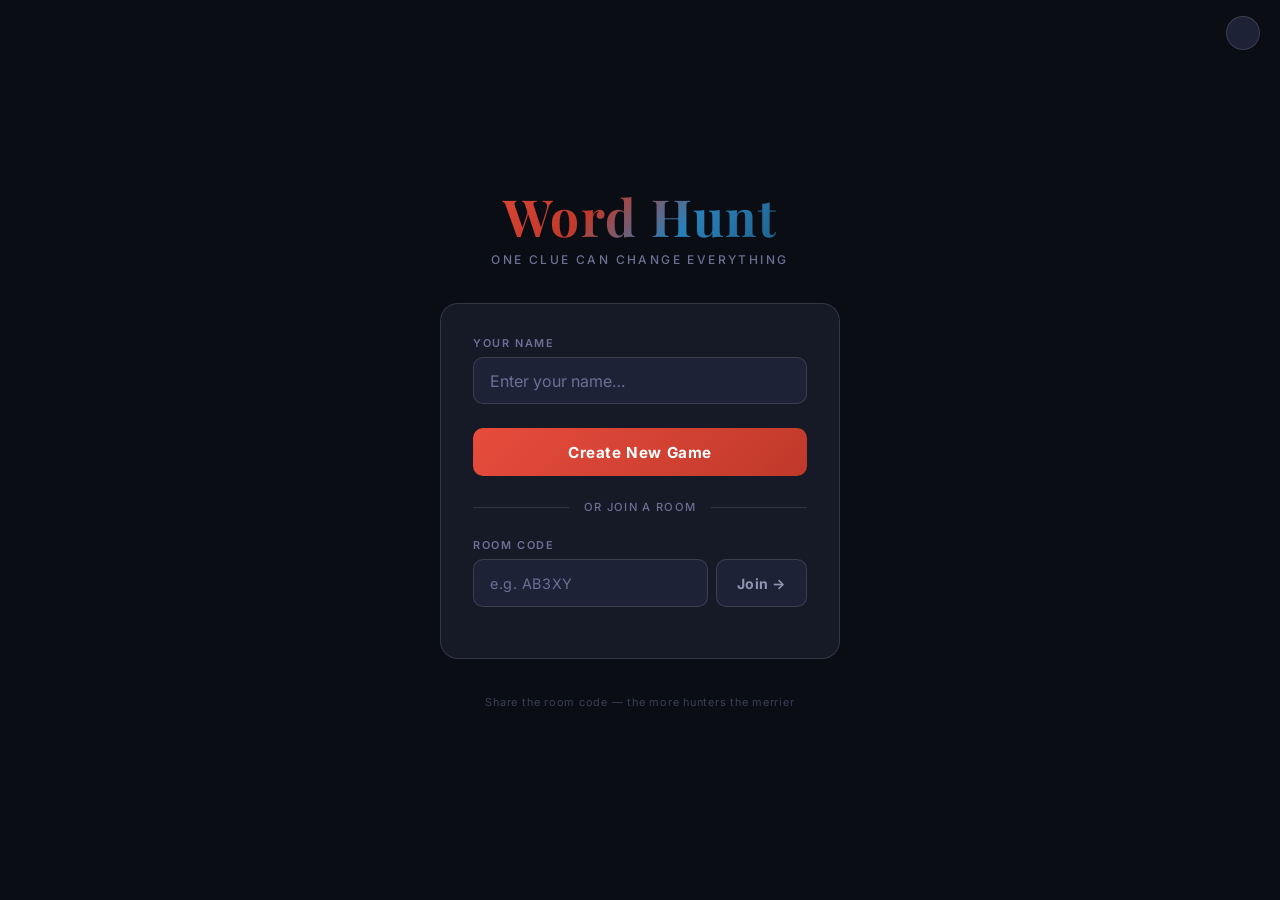
==== public/index.html @ b83fcadb "Add dark/light mode toggle, treasure/abyss animations, tagline update - Tagline: "One clue can chang" ====
<!DOCTYPE html>
<html lang="en">
<head>
  <meta charset="UTF-8" />
  <meta name="viewport" content="width=device-width, initial-scale=1.0" />
  <title>Word Hunt</title>
  <link rel="preconnect" href="https://fonts.googleapis.com" />
  <link href="https://fonts.googleapis.com/css2?family=Inter:wght@300;400;500;600;700;900&family=Playfair+Display:wght@700&display=swap" rel="stylesheet" />
  <script>(function(){var t=localStorage.getItem('wordhunt-theme')||'dark';document.documentElement.setAttribute('data-theme',t);})();</script>
  <style>
    *, *::before, *::after { box-sizing: border-box; margin: 0; padding: 0; }

    :root {
      --bg: #0b0d14;
      --surface: #161926;
      --surface2: #1e2236;
      --border: rgba(255,255,255,0.07);
      --border2: rgba(255,255,255,0.13);
      --text: #e8eaf0;
      --text-muted: #6b7094;
      --text-dim: #9095b0;
    }

    html, body { height: 100%; }

    body {
      font-family: 'Inter', sans-serif;
      background: var(--bg);
      color: var(--text);
      min-height: 100%;
      display: flex;
      align-items: center;
      justify-content: center;
      padding: 2rem 1.5rem;
    }

    /* ── Wrapper ── */
    .page {
      width: 100%;
      max-width: 400px;
      display: flex;
      flex-direction: column;
      gap: 2.25rem;
    }

    /* ── Brand ── */
    .brand {
      text-align: center;
    }

    .brand h1 {
      font-family: 'Playfair Display', serif;
      font-size: 3.2rem;
      letter-spacing: 0.03em;
      line-height: 1;
      background: linear-gradient(135deg, #e74c3c 0%, #c0392b 38%, #2980b9 62%, #1a5276 100%);
      -webkit-background-clip: text;
      -webkit-text-fill-color: transparent;
      background-clip: text;
      margin-bottom: 0.6rem;
    }

    .brand .tagline {
      color: var(--text-muted);
      font-size: 0.75rem;
      letter-spacing: 0.2em;
      text-transform: uppercase;
      font-weight: 500;
    }

    /* ── Form panel ── */
    .panel {
      background: var(--surface);
      border: 1px solid var(--border2);
      border-radius: 18px;
      padding: 2rem;
      display: flex;
      flex-direction: column;
      gap: 1.5rem;
    }

    /* ── Field ── */
    .field {
      display: flex;
      flex-direction: column;
      gap: 0.45rem;
    }

    .field label {
      font-size: 0.68rem;
      font-weight: 600;
      letter-spacing: 0.15em;
      text-transform: uppercase;
      color: var(--text-muted);
    }

    .field input {
      width: 100%;
      background: var(--surface2);
      border: 1px solid var(--border2);
      border-radius: 10px;
      color: var(--text);
      font-family: 'Inter', sans-serif;
      font-size: 1rem;
      font-weight: 500;
      padding: 0.8rem 1rem;
      outline: none;
      transition: border-color 0.2s, box-shadow 0.2s;
    }

    .field input:focus {
      border-color: rgba(255,255,255,0.3);
      box-shadow: 0 0 0 3px rgba(255,255,255,0.04);
    }

    .field input::placeholder {
      color: var(--text-muted);
      font-weight: 400;
    }

    /* ── Primary CTA ── */
    .btn-primary {
      width: 100%;
      padding: 0.9rem 1rem;
      background: linear-gradient(135deg, #e74c3c, #c0392b);
      color: #fff;
      border: none;
      border-radius: 10px;
      font-family: 'Inter', sans-serif;
      font-size: 0.95rem;
      font-weight: 700;
      letter-spacing: 0.04em;
      cursor: pointer;
      transition: opacity 0.18s, transform 0.18s;
    }

    .btn-primary:hover  { opacity: 0.88; transform: translateY(-1px); }
    .btn-primary:active { opacity: 1; transform: scale(0.98); }

    /* ── Divider ── */
    .divider {
      display: flex;
      align-items: center;
      gap: 0.9rem;
    }

    .divider::before,
    .divider::after {
      content: '';
      flex: 1;
      height: 1px;
      background: var(--border2);
    }

    .divider span {
      font-size: 0.7rem;
      font-weight: 500;
      letter-spacing: 0.12em;
      text-transform: uppercase;
      color: var(--text-muted);
      white-space: nowrap;
    }

    /* ── Join row ── */
    .join-row {
      display: flex;
      gap: 0.5rem;
    }

    .join-row input {
      flex: 1;
      min-width: 0;
      background: var(--surface2);
      border: 1px solid var(--border2);
      border-radius: 10px;
      color: var(--text);
      font-family: 'Inter', sans-serif;
      font-size: 1rem;
      font-weight: 700;
      padding: 0.8rem 1rem;
      outline: none;
      text-transform: uppercase;
      letter-spacing: 0.2em;
      transition: border-color 0.2s, box-shadow 0.2s;
    }

    .join-row input:focus {
      border-color: rgba(255,255,255,0.3);
      box-shadow: 0 0 0 3px rgba(255,255,255,0.04);
    }

    .join-row input::placeholder {
      text-transform: none;
      letter-spacing: 0.04em;
      font-weight: 400;
      color: var(--text-muted);
      font-size: 0.9rem;
    }

    .btn-secondary {
      flex-shrink: 0;
      padding: 0.8rem 1.25rem;
      background: var(--surface2);
      color: var(--text-dim);
      border: 1px solid var(--border2);
      border-radius: 10px;
      font-family: 'Inter', sans-serif;
      font-size: 0.88rem;
      font-weight: 700;
      letter-spacing: 0.04em;
      cursor: pointer;
      transition: all 0.18s;
      white-space: nowrap;
    }

    .btn-secondary:hover {
      border-color: rgba(255,255,255,0.28);
      color: var(--text);
      background: rgba(255,255,255,0.06);
    }

    .btn-secondary:active { transform: scale(0.98); }

    /* ── Error ── */
    .error-msg {
      font-size: 0.75rem;
      font-weight: 500;
      color: #e74c3c;
      min-height: 1em;
    }

    /* ── Footer ── */
    .footer {
      text-align: center;
      font-size: 0.68rem;
      color: var(--text-muted);
      opacity: 0.5;
      letter-spacing: 0.07em;
    }

    /* ── Mobile ── */
    @media (max-width: 480px) {
      body { align-items: flex-start; padding-top: 3rem; }
      .brand h1 { font-size: 2.75rem; }
      .panel { padding: 1.6rem 1.4rem; gap: 1.25rem; }
    }

    @media (max-width: 360px) {
      .brand h1 { font-size: 2.4rem; }
    }

    /* ── Light Mode ── */
    [data-theme="light"] {
      --bg: #f0f2f9;
      --surface: #ffffff;
      --surface2: #e8eaf5;
      --border: rgba(0,0,0,0.07);
      --border2: rgba(0,0,0,0.13);
      --text: #1e2140;
      --text-muted: #7b80ab;
      --text-dim: #5a5f8a;
    }

    [data-theme="light"] .field input:focus,
    [data-theme="light"] .join-row input:focus {
      border-color: rgba(0,0,0,0.28);
      box-shadow: 0 0 0 3px rgba(0,0,0,0.04);
    }

    [data-theme="light"] .btn-secondary:hover {
      border-color: rgba(0,0,0,0.22);
      color: var(--text);
      background: rgba(0,0,0,0.04);
    }

    /* ── Theme Toggle ── */
    .theme-toggle {
      position: fixed;
      top: 1rem;
      right: 1.25rem;
      width: 34px;
      height: 34px;
      border-radius: 50%;
      border: 1px solid var(--border2);
      background: var(--surface2);
      color: var(--text-dim);
      cursor: pointer;
      display: flex;
      align-items: center;
      justify-content: center;
      padding: 0;
      z-index: 10;
      transition: color 0.2s, border-color 0.2s;
    }
    .theme-toggle:hover { color: var(--text); border-color: var(--text-dim); }
  </style>
</head>
<body>
  <button class="theme-toggle" id="theme-toggle" title="Toggle dark/light mode" aria-label="Toggle theme"></button>
  <div class="page">

    <header class="brand">
      <h1>Word Hunt</h1>
      <p class="tagline">One clue can change everything</p>
    </header>

    <div class="panel">

      <!-- Name -->
      <div class="field">
        <label for="player-name">Your Name</label>
        <input type="text" id="player-name" placeholder="Enter your name…"
          maxlength="20" autocomplete="off" />
      </div>

      <!-- Primary CTA -->
      <button class="btn-primary" id="create-btn">Create New Game</button>

      <!-- Divider -->
      <div class="divider"><span>or join a room</span></div>

      <!-- Join -->
      <div class="field">
        <label for="room-code">Room Code</label>
        <div class="join-row">
          <input type="text" id="room-code" placeholder="e.g. AB3XY"
            maxlength="5" autocomplete="off" autocorrect="off"
            autocapitalize="characters" spellcheck="false" />
          <button class="btn-secondary" id="join-btn">Join →</button>
        </div>
        <p class="error-msg" id="join-error"></p>
      </div>

    </div>

    <p class="footer">Share the room code — the more hunters the merrier</p>

  </div>

  <script src="/socket.io/socket.io.js"></script>
  <script>
    const socket    = io();
    const nameInput = document.getElementById('player-name');
    const roomInput = document.getElementById('room-code');
    const joinError = document.getElementById('join-error');

    // Auto-fill from invite link
    const inviteCode = new URLSearchParams(window.location.search).get('join');
    if (inviteCode) roomInput.value = inviteCode.toUpperCase();

    // Restore saved name
    const savedName = localStorage.getItem('wordhunt-name');
    if (savedName) nameInput.value = savedName;

    nameInput.addEventListener('input', () => {
      localStorage.setItem('wordhunt-name', nameInput.value);
    });

    roomInput.addEventListener('input', () => {
      roomInput.value = roomInput.value.toUpperCase();
      joinError.textContent = '';
    });

    document.getElementById('create-btn').addEventListener('click', () => {
      socket.emit('create-room', { name: nameInput.value.trim() || 'Player' });
    });

    document.getElementById('join-btn').addEventListener('click', joinRoom);
    roomInput.addEventListener('keydown', e => { if (e.key === 'Enter') joinRoom(); });
    nameInput.addEventListener('keydown', e => { if (e.key === 'Enter') document.getElementById('create-btn').click(); });

    function joinRoom() {
      const code = roomInput.value.trim().toUpperCase();
      if (!code) { joinError.textContent = 'Enter a room code first'; return; }
      socket.emit('join-room', { roomCode: code, name: nameInput.value.trim() || 'Player' });
    }

    socket.on('room-joined', ({ roomCode, playerId }) => {
      localStorage.setItem('wordrush-player-id', playerId);
      window.location.href = `/game.html?room=${roomCode}&pid=${playerId}`;
    });

    socket.on('error', ({ message }) => {
      joinError.textContent = message;
    });

    // Focus
    if (!nameInput.value) nameInput.focus();
    else if (inviteCode)   roomInput.focus();

    // Theme toggle
    (function () {
      const btn = document.getElementById('theme-toggle');
      if (!btn) return;
      const sunSvg  = `<svg width="16" height="16" viewBox="0 0 24 24" fill="none" stroke="currentColor" stroke-width="2" stroke-linecap="round" stroke-linejoin="round"><circle cx="12" cy="12" r="5"/><path d="M12 1v2M12 21v2M4.22 4.22l1.42 1.42M18.36 18.36l1.42 1.42M1 12h2M21 12h2M4.22 19.78l1.42-1.42M18.36 5.64l1.42-1.42"/></svg>`;
      const moonSvg = `<svg width="16" height="16" viewBox="0 0 24 24" fill="none" stroke="currentColor" stroke-width="2" stroke-linecap="round" stroke-linejoin="round"><path d="M21 12.79A9 9 0 1 1 11.21 3 7 7 0 0 0 21 12.79z"/></svg>`;
      function applyIcon() {
        btn.innerHTML = (document.documentElement.getAttribute('data-theme') || 'dark') === 'dark' ? sunSvg : moonSvg;
      }
      btn.addEventListener('click', () => {
        const next = (document.documentElement.getAttribute('data-theme') || 'dark') === 'dark' ? 'light' : 'dark';
        document.documentElement.setAttribute('data-theme', next);
        localStorage.setItem('wordhunt-theme', next);
        applyIcon();
      });
      applyIcon();
    })();
  </script>
</body>
</html>
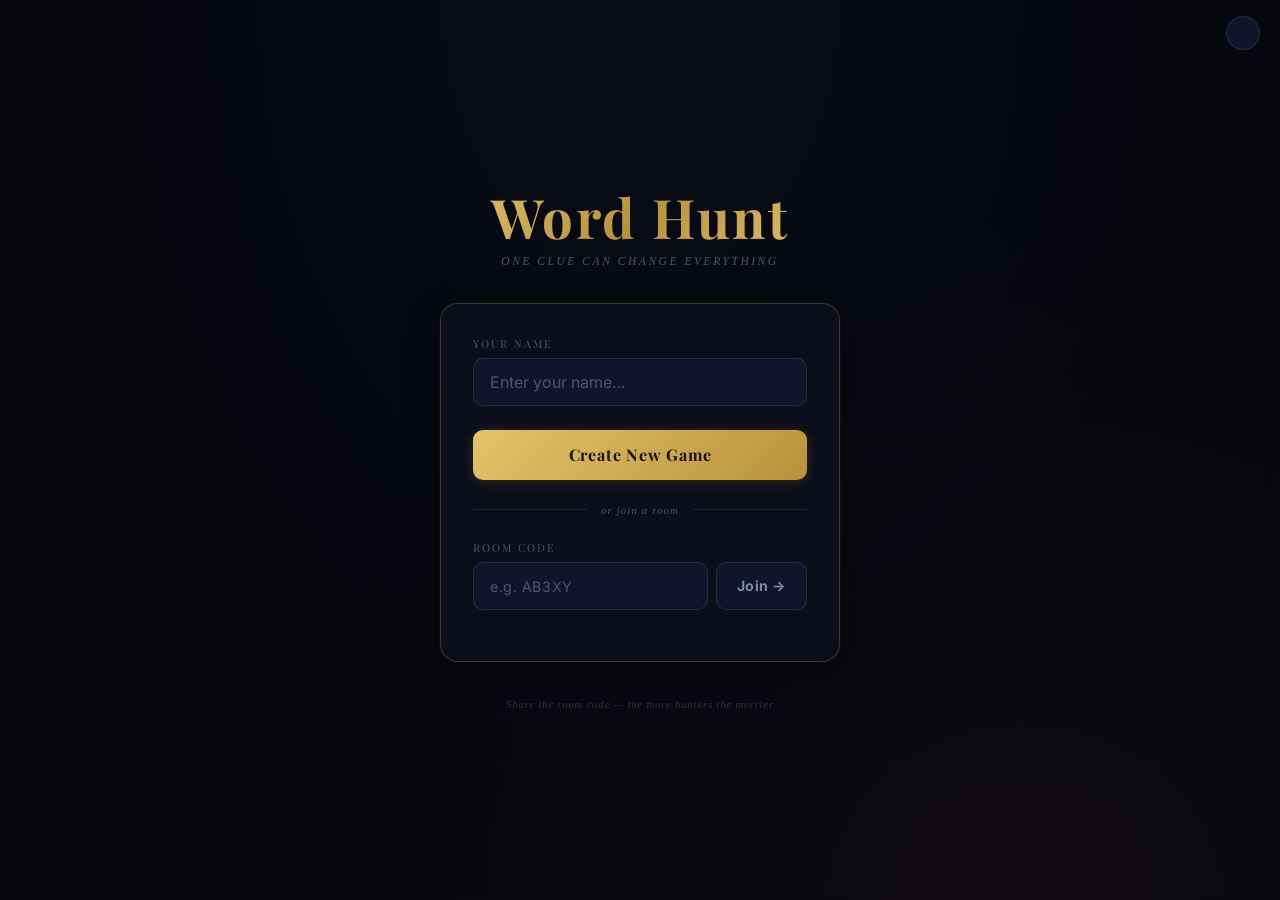
==== commit 1ebba355: "Fix animation full-screen and light mode contrast - Animations: add solid dark base background to .e" ====
--- a/public/index.html
+++ b/public/index.html
@@ -11,14 +11,17 @@
     *, *::before, *::after { box-sizing: border-box; margin: 0; padding: 0; }
 
     :root {
-      --bg: #0b0d14;
-      --surface: #161926;
-      --surface2: #1e2236;
-      --border: rgba(255,255,255,0.07);
-      --border2: rgba(255,255,255,0.13);
-      --text: #e8eaf0;
-      --text-muted: #6b7094;
-      --text-dim: #9095b0;
+      --bg:      #07080e;
+      --surface: #0c0e1b;
+      --surface2:#11142a;
+      --border:  rgba(255,255,255,0.055);
+      --border2: rgba(255,255,255,0.1);
+      --border-gold: rgba(184,146,58,0.3);
+      --text:    #dde0ec;
+      --text-muted: #505570;
+      --text-dim:#828aac;
+      --gold:    #b8923a;
+      --gold-bright: #e2c46a;
     }
 
     html, body { height: 100%; }
@@ -34,8 +37,18 @@
       padding: 2rem 1.5rem;
     }
 
+    body::before {
+      content: '';
+      position: fixed;
+      inset: 0;
+      background: radial-gradient(ellipse at 50% 0%, rgba(27,74,122,0.07) 0%, transparent 60%),
+                  radial-gradient(ellipse at 80% 100%, rgba(154,34,50,0.05) 0%, transparent 55%);
+      pointer-events: none;
+    }
+
     /* ── Wrapper ── */
     .page {
+      position: relative;
       width: 100%;
       max-width: 400px;
       display: flex;
@@ -44,52 +57,48 @@
     }
 
     /* ── Brand ── */
-    .brand {
-      text-align: center;
-    }
+    .brand { text-align: center; }
 
     .brand h1 {
       font-family: 'Playfair Display', serif;
-      font-size: 3.2rem;
-      letter-spacing: 0.03em;
+      font-size: 3.4rem;
+      letter-spacing: 0.04em;
       line-height: 1;
-      background: linear-gradient(135deg, #e74c3c 0%, #c0392b 38%, #2980b9 62%, #1a5276 100%);
+      background: linear-gradient(135deg, var(--gold-bright) 0%, var(--gold) 50%, var(--gold-bright) 100%);
       -webkit-background-clip: text;
       -webkit-text-fill-color: transparent;
       background-clip: text;
-      margin-bottom: 0.6rem;
+      margin-bottom: 0.65rem;
     }
 
     .brand .tagline {
       color: var(--text-muted);
-      font-size: 0.75rem;
-      letter-spacing: 0.2em;
+      font-family: 'Playfair Display', serif;
+      font-size: 0.72rem;
+      letter-spacing: 0.22em;
       text-transform: uppercase;
-      font-weight: 500;
+      font-style: italic;
     }
 
     /* ── Form panel ── */
     .panel {
       background: var(--surface);
-      border: 1px solid var(--border2);
+      border: 1px solid var(--border-gold);
       border-radius: 18px;
       padding: 2rem;
       display: flex;
       flex-direction: column;
       gap: 1.5rem;
+      box-shadow: 0 8px 32px rgba(0,0,0,0.4), 0 0 0 1px rgba(255,255,255,0.03);
     }
 
     /* ── Field ── */
-    .field {
-      display: flex;
-      flex-direction: column;
-      gap: 0.45rem;
-    }
+    .field { display: flex; flex-direction: column; gap: 0.45rem; }
 
     .field label {
+      font-family: 'Playfair Display', serif;
       font-size: 0.68rem;
-      font-weight: 600;
-      letter-spacing: 0.15em;
+      letter-spacing: 0.18em;
       text-transform: uppercase;
       color: var(--text-muted);
     }
@@ -109,63 +118,49 @@
     }
 
     .field input:focus {
-      border-color: rgba(255,255,255,0.3);
-      box-shadow: 0 0 0 3px rgba(255,255,255,0.04);
-    }
-
-    .field input::placeholder {
-      color: var(--text-muted);
-      font-weight: 400;
-    }
+      border-color: var(--border-gold);
+      box-shadow: 0 0 0 3px rgba(184,146,58,0.08);
+    }
+
+    .field input::placeholder { color: var(--text-muted); font-weight: 400; }
 
     /* ── Primary CTA ── */
     .btn-primary {
       width: 100%;
       padding: 0.9rem 1rem;
-      background: linear-gradient(135deg, #e74c3c, #c0392b);
-      color: #fff;
+      background: linear-gradient(135deg, var(--gold-bright), var(--gold));
+      color: #1a1000;
       border: none;
       border-radius: 10px;
-      font-family: 'Inter', sans-serif;
-      font-size: 0.95rem;
+      font-family: 'Playfair Display', serif;
+      font-size: 1rem;
       font-weight: 700;
-      letter-spacing: 0.04em;
+      letter-spacing: 0.05em;
       cursor: pointer;
-      transition: opacity 0.18s, transform 0.18s;
-    }
-
-    .btn-primary:hover  { opacity: 0.88; transform: translateY(-1px); }
+      transition: opacity 0.18s, transform 0.18s, box-shadow 0.18s;
+      box-shadow: 0 2px 12px rgba(184,146,58,0.22);
+    }
+
+    .btn-primary:hover  { opacity: 0.9; transform: translateY(-1px); box-shadow: 0 4px 18px rgba(184,146,58,0.32); }
     .btn-primary:active { opacity: 1; transform: scale(0.98); }
 
     /* ── Divider ── */
-    .divider {
-      display: flex;
-      align-items: center;
-      gap: 0.9rem;
-    }
+    .divider { display: flex; align-items: center; gap: 0.9rem; }
 
     .divider::before,
-    .divider::after {
-      content: '';
-      flex: 1;
-      height: 1px;
-      background: var(--border2);
-    }
+    .divider::after { content: ''; flex: 1; height: 1px; background: var(--border-gold); opacity: 0.5; }
 
     .divider span {
-      font-size: 0.7rem;
-      font-weight: 500;
-      letter-spacing: 0.12em;
-      text-transform: uppercase;
+      font-family: 'Playfair Display', serif;
+      font-size: 0.68rem;
+      font-style: italic;
+      letter-spacing: 0.1em;
       color: var(--text-muted);
       white-space: nowrap;
     }
 
     /* ── Join row ── */
-    .join-row {
-      display: flex;
-      gap: 0.5rem;
-    }
+    .join-row { display: flex; gap: 0.5rem; }
 
     .join-row input {
       flex: 1;
@@ -185,8 +180,8 @@
     }
 
     .join-row input:focus {
-      border-color: rgba(255,255,255,0.3);
-      box-shadow: 0 0 0 3px rgba(255,255,255,0.04);
+      border-color: var(--border-gold);
+      box-shadow: 0 0 0 3px rgba(184,146,58,0.08);
     }
 
     .join-row input::placeholder {
@@ -214,34 +209,31 @@
     }
 
     .btn-secondary:hover {
-      border-color: rgba(255,255,255,0.28);
+      border-color: var(--border-gold);
       color: var(--text);
-      background: rgba(255,255,255,0.06);
+      background: rgba(184,146,58,0.06);
     }
 
     .btn-secondary:active { transform: scale(0.98); }
 
     /* ── Error ── */
-    .error-msg {
-      font-size: 0.75rem;
-      font-weight: 500;
-      color: #e74c3c;
-      min-height: 1em;
-    }
+    .error-msg { font-size: 0.74rem; font-weight: 500; color: #c0392b; min-height: 1em; }
 
     /* ── Footer ── */
     .footer {
       text-align: center;
+      font-family: 'Playfair Display', serif;
       font-size: 0.68rem;
+      font-style: italic;
       color: var(--text-muted);
-      opacity: 0.5;
+      opacity: 0.55;
       letter-spacing: 0.07em;
     }
 
     /* ── Mobile ── */
     @media (max-width: 480px) {
       body { align-items: flex-start; padding-top: 3rem; }
-      .brand h1 { font-size: 2.75rem; }
+      .brand h1 { font-size: 2.8rem; }
       .panel { padding: 1.6rem 1.4rem; gap: 1.25rem; }
     }
 
@@ -251,26 +243,47 @@
 
     /* ── Light Mode ── */
     [data-theme="light"] {
-      --bg: #f0f2f9;
-      --surface: #ffffff;
-      --surface2: #e8eaf5;
-      --border: rgba(0,0,0,0.07);
-      --border2: rgba(0,0,0,0.13);
-      --text: #1e2140;
-      --text-muted: #7b80ab;
-      --text-dim: #5a5f8a;
+      --bg:        #f0f2f8;
+      --surface:   #ffffff;
+      --surface2:  #e8ecf5;
+      --border:    rgba(0,0,0,0.08);
+      --border2:   rgba(0,0,0,0.14);
+      --border-gold: rgba(150,110,20,0.4);
+      --text:      #0c0d18;
+      --text-muted:#3c4268;
+      --text-dim:  #252a50;
+      --gold:      #7a5c0e;
+      --gold-bright:#a07820;
+    }
+
+    [data-theme="light"] .field input,
+    [data-theme="light"] .join-row input {
+      background: #e8ecf5;
+      border-color: rgba(0,0,0,0.14);
     }
 
     [data-theme="light"] .field input:focus,
     [data-theme="light"] .join-row input:focus {
-      border-color: rgba(0,0,0,0.28);
-      box-shadow: 0 0 0 3px rgba(0,0,0,0.04);
+      border-color: rgba(150,110,20,0.5);
+      box-shadow: 0 0 0 3px rgba(150,110,20,0.07);
+    }
+
+    [data-theme="light"] .panel {
+      background: #ffffff;
+      border-color: rgba(0,0,0,0.12);
+      box-shadow: 0 4px 20px rgba(0,0,0,0.1);
+    }
+
+    [data-theme="light"] .btn-secondary {
+      background: #e8ecf5;
+      border-color: rgba(0,0,0,0.14);
+      color: var(--text-dim);
     }
 
     [data-theme="light"] .btn-secondary:hover {
-      border-color: rgba(0,0,0,0.22);
+      border-color: rgba(150,110,20,0.45);
       color: var(--text);
-      background: rgba(0,0,0,0.04);
+      background: rgba(150,110,20,0.06);
     }
 
     /* ── Theme Toggle ── */
@@ -292,7 +305,7 @@
       z-index: 10;
       transition: color 0.2s, border-color 0.2s;
     }
-    .theme-toggle:hover { color: var(--text); border-color: var(--text-dim); }
+    .theme-toggle:hover { color: var(--gold-bright); border-color: var(--border-gold); }
   </style>
 </head>
 <body>
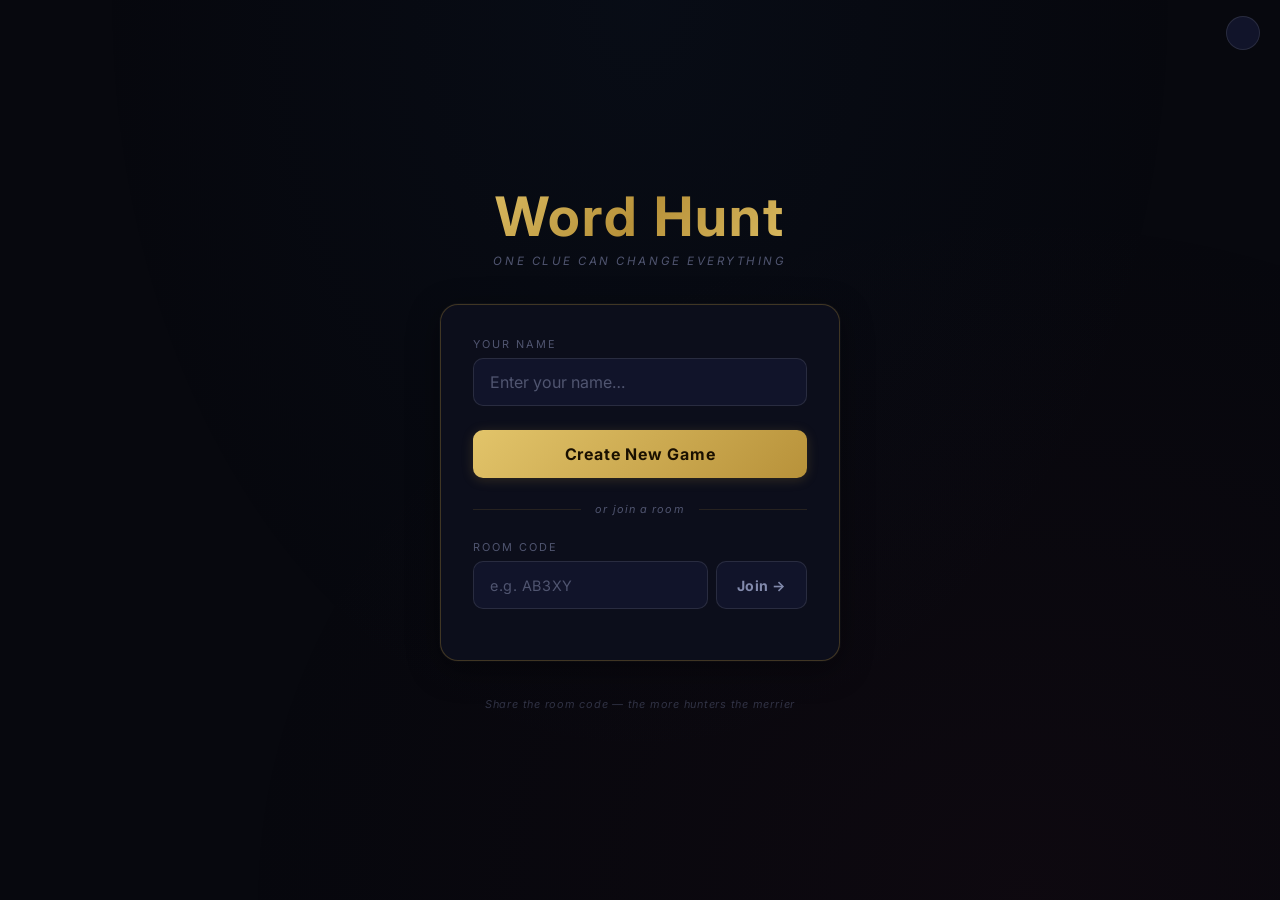
==== commit 9bae35f0: "Unify font to Inter across all UI elements Replace Playfair Display with Inter everywhere (buttons, " ====
--- a/public/index.html
+++ b/public/index.html
@@ -5,7 +5,7 @@
   <meta name="viewport" content="width=device-width, initial-scale=1.0" />
   <title>Word Hunt</title>
   <link rel="preconnect" href="https://fonts.googleapis.com" />
-  <link href="https://fonts.googleapis.com/css2?family=Inter:wght@300;400;500;600;700;900&family=Playfair+Display:wght@700&display=swap" rel="stylesheet" />
+  <link href="https://fonts.googleapis.com/css2?family=Inter:wght@300;400;500;600;700;900&display=swap" rel="stylesheet" />
   <script>(function(){var t=localStorage.getItem('wordhunt-theme')||'dark';document.documentElement.setAttribute('data-theme',t);})();</script>
   <style>
     *, *::before, *::after { box-sizing: border-box; margin: 0; padding: 0; }
@@ -60,7 +60,7 @@
     .brand { text-align: center; }
 
     .brand h1 {
-      font-family: 'Playfair Display', serif;
+      font-family: 'Inter', sans-serif;
       font-size: 3.4rem;
       letter-spacing: 0.04em;
       line-height: 1;
@@ -73,7 +73,7 @@
 
     .brand .tagline {
       color: var(--text-muted);
-      font-family: 'Playfair Display', serif;
+      font-family: 'Inter', sans-serif;
       font-size: 0.72rem;
       letter-spacing: 0.22em;
       text-transform: uppercase;
@@ -96,7 +96,7 @@
     .field { display: flex; flex-direction: column; gap: 0.45rem; }
 
     .field label {
-      font-family: 'Playfair Display', serif;
+      font-family: 'Inter', sans-serif;
       font-size: 0.68rem;
       letter-spacing: 0.18em;
       text-transform: uppercase;
@@ -132,7 +132,7 @@
       color: #1a1000;
       border: none;
       border-radius: 10px;
-      font-family: 'Playfair Display', serif;
+      font-family: 'Inter', sans-serif;
       font-size: 1rem;
       font-weight: 700;
       letter-spacing: 0.05em;
@@ -151,7 +151,7 @@
     .divider::after { content: ''; flex: 1; height: 1px; background: var(--border-gold); opacity: 0.5; }
 
     .divider span {
-      font-family: 'Playfair Display', serif;
+      font-family: 'Inter', sans-serif;
       font-size: 0.68rem;
       font-style: italic;
       letter-spacing: 0.1em;
@@ -222,7 +222,7 @@
     /* ── Footer ── */
     .footer {
       text-align: center;
-      font-family: 'Playfair Display', serif;
+      font-family: 'Inter', sans-serif;
       font-size: 0.68rem;
       font-style: italic;
       color: var(--text-muted);
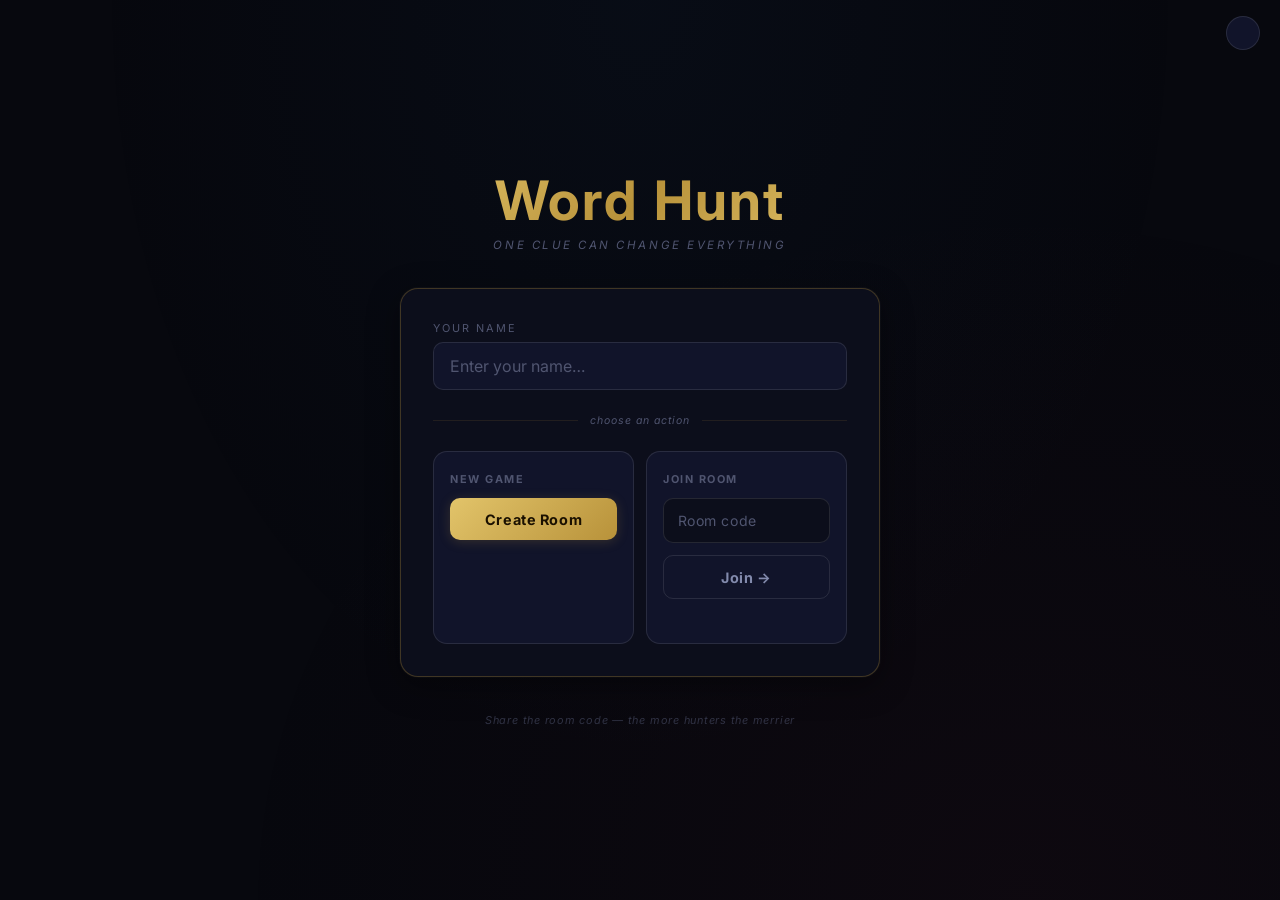
==== commit 8b56ee20: "Redesign landing page: name field shared above two equal action cards Co-Authored-By: Claude Sonnet " ====
--- a/public/index.html
+++ b/public/index.html
@@ -50,7 +50,7 @@
     .page {
       position: relative;
       width: 100%;
-      max-width: 400px;
+      max-width: 480px;
       display: flex;
       flex-direction: column;
       gap: 2.25rem;
@@ -60,7 +60,6 @@
     .brand { text-align: center; }
 
     .brand h1 {
-      font-family: 'Inter', sans-serif;
       font-size: 3.4rem;
       letter-spacing: 0.04em;
       line-height: 1;
@@ -73,14 +72,13 @@
 
     .brand .tagline {
       color: var(--text-muted);
-      font-family: 'Inter', sans-serif;
       font-size: 0.72rem;
       letter-spacing: 0.22em;
       text-transform: uppercase;
       font-style: italic;
     }
 
-    /* ── Form panel ── */
+    /* ── Main panel ── */
     .panel {
       background: var(--surface);
       border: 1px solid var(--border-gold);
@@ -92,11 +90,10 @@
       box-shadow: 0 8px 32px rgba(0,0,0,0.4), 0 0 0 1px rgba(255,255,255,0.03);
     }
 
-    /* ── Field ── */
+    /* ── Name field ── */
     .field { display: flex; flex-direction: column; gap: 0.45rem; }
 
     .field label {
-      font-family: 'Inter', sans-serif;
       font-size: 0.68rem;
       letter-spacing: 0.18em;
       text-transform: uppercase;
@@ -124,117 +121,157 @@
 
     .field input::placeholder { color: var(--text-muted); font-weight: 400; }
 
-    /* ── Primary CTA ── */
+    /* ── Divider ── */
+    .divider {
+      display: flex;
+      align-items: center;
+      gap: 0.75rem;
+    }
+    .divider::before,
+    .divider::after {
+      content: '';
+      flex: 1;
+      height: 1px;
+      background: var(--border-gold);
+      opacity: 0.4;
+    }
+    .divider span {
+      font-size: 0.66rem;
+      font-style: italic;
+      letter-spacing: 0.1em;
+      color: var(--text-muted);
+      white-space: nowrap;
+    }
+
+    /* ── Two action cards ── */
+    .actions {
+      display: grid;
+      grid-template-columns: 1fr 1fr;
+      gap: 0.75rem;
+    }
+
+    .action-card {
+      background: var(--surface2);
+      border: 1px solid var(--border2);
+      border-radius: 14px;
+      padding: 1.25rem 1rem;
+      display: flex;
+      flex-direction: column;
+      gap: 0.75rem;
+    }
+
+    .action-card-title {
+      font-size: 0.68rem;
+      font-weight: 700;
+      letter-spacing: 0.14em;
+      text-transform: uppercase;
+      color: var(--text-muted);
+    }
+
+    /* ── Buttons ── */
     .btn-primary {
       width: 100%;
-      padding: 0.9rem 1rem;
+      padding: 0.8rem 1rem;
       background: linear-gradient(135deg, var(--gold-bright), var(--gold));
       color: #1a1000;
       border: none;
       border-radius: 10px;
       font-family: 'Inter', sans-serif;
-      font-size: 1rem;
+      font-size: 0.9rem;
       font-weight: 700;
-      letter-spacing: 0.05em;
+      letter-spacing: 0.04em;
       cursor: pointer;
       transition: opacity 0.18s, transform 0.18s, box-shadow 0.18s;
       box-shadow: 0 2px 12px rgba(184,146,58,0.22);
     }
-
     .btn-primary:hover  { opacity: 0.9; transform: translateY(-1px); box-shadow: 0 4px 18px rgba(184,146,58,0.32); }
     .btn-primary:active { opacity: 1; transform: scale(0.98); }
 
-    /* ── Divider ── */
-    .divider { display: flex; align-items: center; gap: 0.9rem; }
-
-    .divider::before,
-    .divider::after { content: ''; flex: 1; height: 1px; background: var(--border-gold); opacity: 0.5; }
-
-    .divider span {
-      font-family: 'Inter', sans-serif;
-      font-size: 0.68rem;
-      font-style: italic;
-      letter-spacing: 0.1em;
-      color: var(--text-muted);
-      white-space: nowrap;
-    }
-
-    /* ── Join row ── */
-    .join-row { display: flex; gap: 0.5rem; }
-
-    .join-row input {
-      flex: 1;
-      min-width: 0;
-      background: var(--surface2);
+    /* ── Join card specific ── */
+    .join-input {
+      width: 100%;
+      background: var(--surface);
       border: 1px solid var(--border2);
       border-radius: 10px;
       color: var(--text);
       font-family: 'Inter', sans-serif;
       font-size: 1rem;
       font-weight: 700;
-      padding: 0.8rem 1rem;
+      padding: 0.72rem 0.85rem;
       outline: none;
       text-transform: uppercase;
-      letter-spacing: 0.2em;
+      letter-spacing: 0.18em;
       transition: border-color 0.2s, box-shadow 0.2s;
     }
-
-    .join-row input:focus {
+    .join-input:focus {
       border-color: var(--border-gold);
       box-shadow: 0 0 0 3px rgba(184,146,58,0.08);
     }
-
-    .join-row input::placeholder {
+    .join-input::placeholder {
       text-transform: none;
       letter-spacing: 0.04em;
       font-weight: 400;
       color: var(--text-muted);
-      font-size: 0.9rem;
+      font-size: 0.88rem;
     }
 
     .btn-secondary {
-      flex-shrink: 0;
-      padding: 0.8rem 1.25rem;
-      background: var(--surface2);
+      width: 100%;
+      padding: 0.8rem 1rem;
+      background: transparent;
       color: var(--text-dim);
       border: 1px solid var(--border2);
       border-radius: 10px;
       font-family: 'Inter', sans-serif;
-      font-size: 0.88rem;
+      font-size: 0.9rem;
       font-weight: 700;
       letter-spacing: 0.04em;
       cursor: pointer;
       transition: all 0.18s;
-      white-space: nowrap;
-    }
-
-    .btn-secondary:hover {
-      border-color: var(--border-gold);
-      color: var(--text);
-      background: rgba(184,146,58,0.06);
-    }
-
+    }
+    .btn-secondary:hover  { border-color: var(--border-gold); color: var(--text); background: rgba(184,146,58,0.06); }
     .btn-secondary:active { transform: scale(0.98); }
 
-    /* ── Error ── */
-    .error-msg { font-size: 0.74rem; font-weight: 500; color: #c0392b; min-height: 1em; }
+    .error-msg { font-size: 0.72rem; font-weight: 500; color: #c0392b; min-height: 1em; }
 
     /* ── Footer ── */
     .footer {
       text-align: center;
-      font-family: 'Inter', sans-serif;
       font-size: 0.68rem;
       font-style: italic;
       color: var(--text-muted);
       opacity: 0.55;
       letter-spacing: 0.07em;
     }
+
+    /* ── Theme Toggle ── */
+    .theme-toggle {
+      position: fixed;
+      top: 1rem;
+      right: 1.25rem;
+      width: 34px;
+      height: 34px;
+      border-radius: 50%;
+      border: 1px solid var(--border2);
+      background: var(--surface2);
+      color: var(--text-dim);
+      cursor: pointer;
+      display: flex;
+      align-items: center;
+      justify-content: center;
+      padding: 0;
+      z-index: 10;
+      transition: color 0.2s, border-color 0.2s;
+    }
+    .theme-toggle:hover { color: var(--gold-bright); border-color: var(--border-gold); }
 
     /* ── Mobile ── */
     @media (max-width: 480px) {
       body { align-items: flex-start; padding-top: 3rem; }
       .brand h1 { font-size: 2.8rem; }
-      .panel { padding: 1.6rem 1.4rem; gap: 1.25rem; }
+      .panel { padding: 1.6rem 1.25rem; gap: 1.25rem; }
+      .actions { grid-template-columns: 1fr; }
+      .action-card { padding: 1.1rem 1rem; }
     }
 
     @media (max-width: 360px) {
@@ -257,13 +294,13 @@
     }
 
     [data-theme="light"] .field input,
-    [data-theme="light"] .join-row input {
+    [data-theme="light"] .join-input {
       background: #e8ecf5;
       border-color: rgba(0,0,0,0.14);
     }
 
     [data-theme="light"] .field input:focus,
-    [data-theme="light"] .join-row input:focus {
+    [data-theme="light"] .join-input:focus {
       border-color: rgba(150,110,20,0.5);
       box-shadow: 0 0 0 3px rgba(150,110,20,0.07);
     }
@@ -274,42 +311,27 @@
       box-shadow: 0 4px 20px rgba(0,0,0,0.1);
     }
 
+    [data-theme="light"] .action-card {
+      background: #f0f2f8;
+      border-color: rgba(0,0,0,0.1);
+    }
+
+    [data-theme="light"] .join-input { background: #e8ecf5; }
+
     [data-theme="light"] .btn-secondary {
-      background: #e8ecf5;
       border-color: rgba(0,0,0,0.14);
       color: var(--text-dim);
     }
-
     [data-theme="light"] .btn-secondary:hover {
       border-color: rgba(150,110,20,0.45);
       color: var(--text);
       background: rgba(150,110,20,0.06);
     }
-
-    /* ── Theme Toggle ── */
-    .theme-toggle {
-      position: fixed;
-      top: 1rem;
-      right: 1.25rem;
-      width: 34px;
-      height: 34px;
-      border-radius: 50%;
-      border: 1px solid var(--border2);
-      background: var(--surface2);
-      color: var(--text-dim);
-      cursor: pointer;
-      display: flex;
-      align-items: center;
-      justify-content: center;
-      padding: 0;
-      z-index: 10;
-      transition: color 0.2s, border-color 0.2s;
-    }
-    .theme-toggle:hover { color: var(--gold-bright); border-color: var(--border-gold); }
   </style>
 </head>
 <body>
   <button class="theme-toggle" id="theme-toggle" title="Toggle dark/light mode" aria-label="Toggle theme"></button>
+
   <div class="page">
 
     <header class="brand">
@@ -319,29 +341,35 @@
 
     <div class="panel">
 
-      <!-- Name -->
+      <!-- Name — shared by both actions -->
       <div class="field">
         <label for="player-name">Your Name</label>
         <input type="text" id="player-name" placeholder="Enter your name…"
           maxlength="20" autocomplete="off" />
       </div>
 
-      <!-- Primary CTA -->
-      <button class="btn-primary" id="create-btn">Create New Game</button>
-
-      <!-- Divider -->
-      <div class="divider"><span>or join a room</span></div>
-
-      <!-- Join -->
-      <div class="field">
-        <label for="room-code">Room Code</label>
-        <div class="join-row">
-          <input type="text" id="room-code" placeholder="e.g. AB3XY"
+      <div class="divider"><span>choose an action</span></div>
+
+      <!-- Two equal action cards -->
+      <div class="actions">
+
+        <!-- Create -->
+        <div class="action-card">
+          <div class="action-card-title">New Game</div>
+          <button class="btn-primary" id="create-btn">Create Room</button>
+        </div>
+
+        <!-- Join -->
+        <div class="action-card">
+          <div class="action-card-title">Join Room</div>
+          <input class="join-input" type="text" id="room-code"
+            placeholder="Room code"
             maxlength="5" autocomplete="off" autocorrect="off"
             autocapitalize="characters" spellcheck="false" />
           <button class="btn-secondary" id="join-btn">Join →</button>
+          <p class="error-msg" id="join-error"></p>
         </div>
-        <p class="error-msg" id="join-error"></p>
+
       </div>
 
     </div>
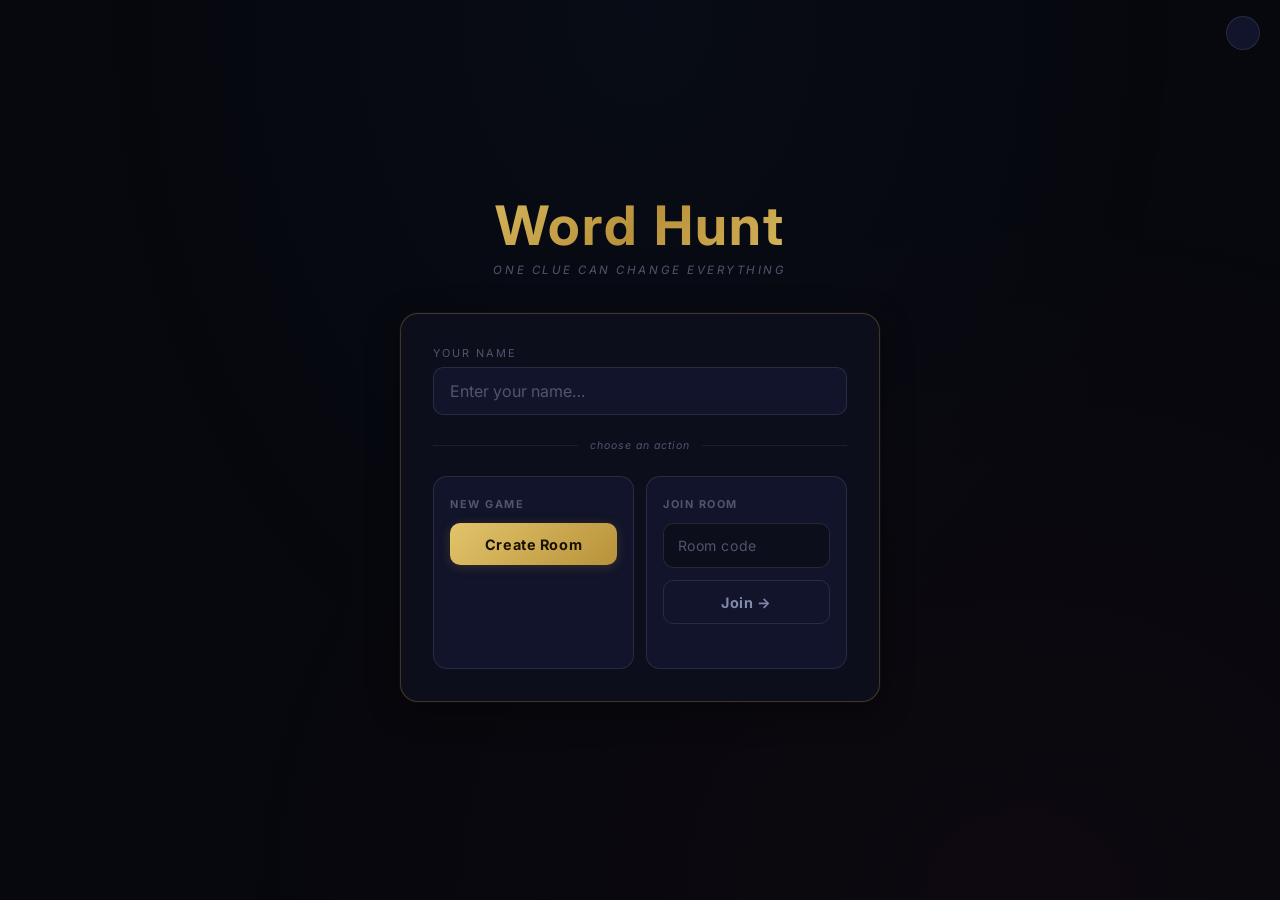
==== commit 3ae76e59: "Remove footer tagline from landing page Co-Authored-By: Claude Sonnet 4.6 <noreply@anthropic.com>" ====
--- a/public/index.html
+++ b/public/index.html
@@ -373,8 +373,6 @@
       </div>
 
     </div>
-
-    <p class="footer">Share the room code — the more hunters the merrier</p>
 
   </div>
 
